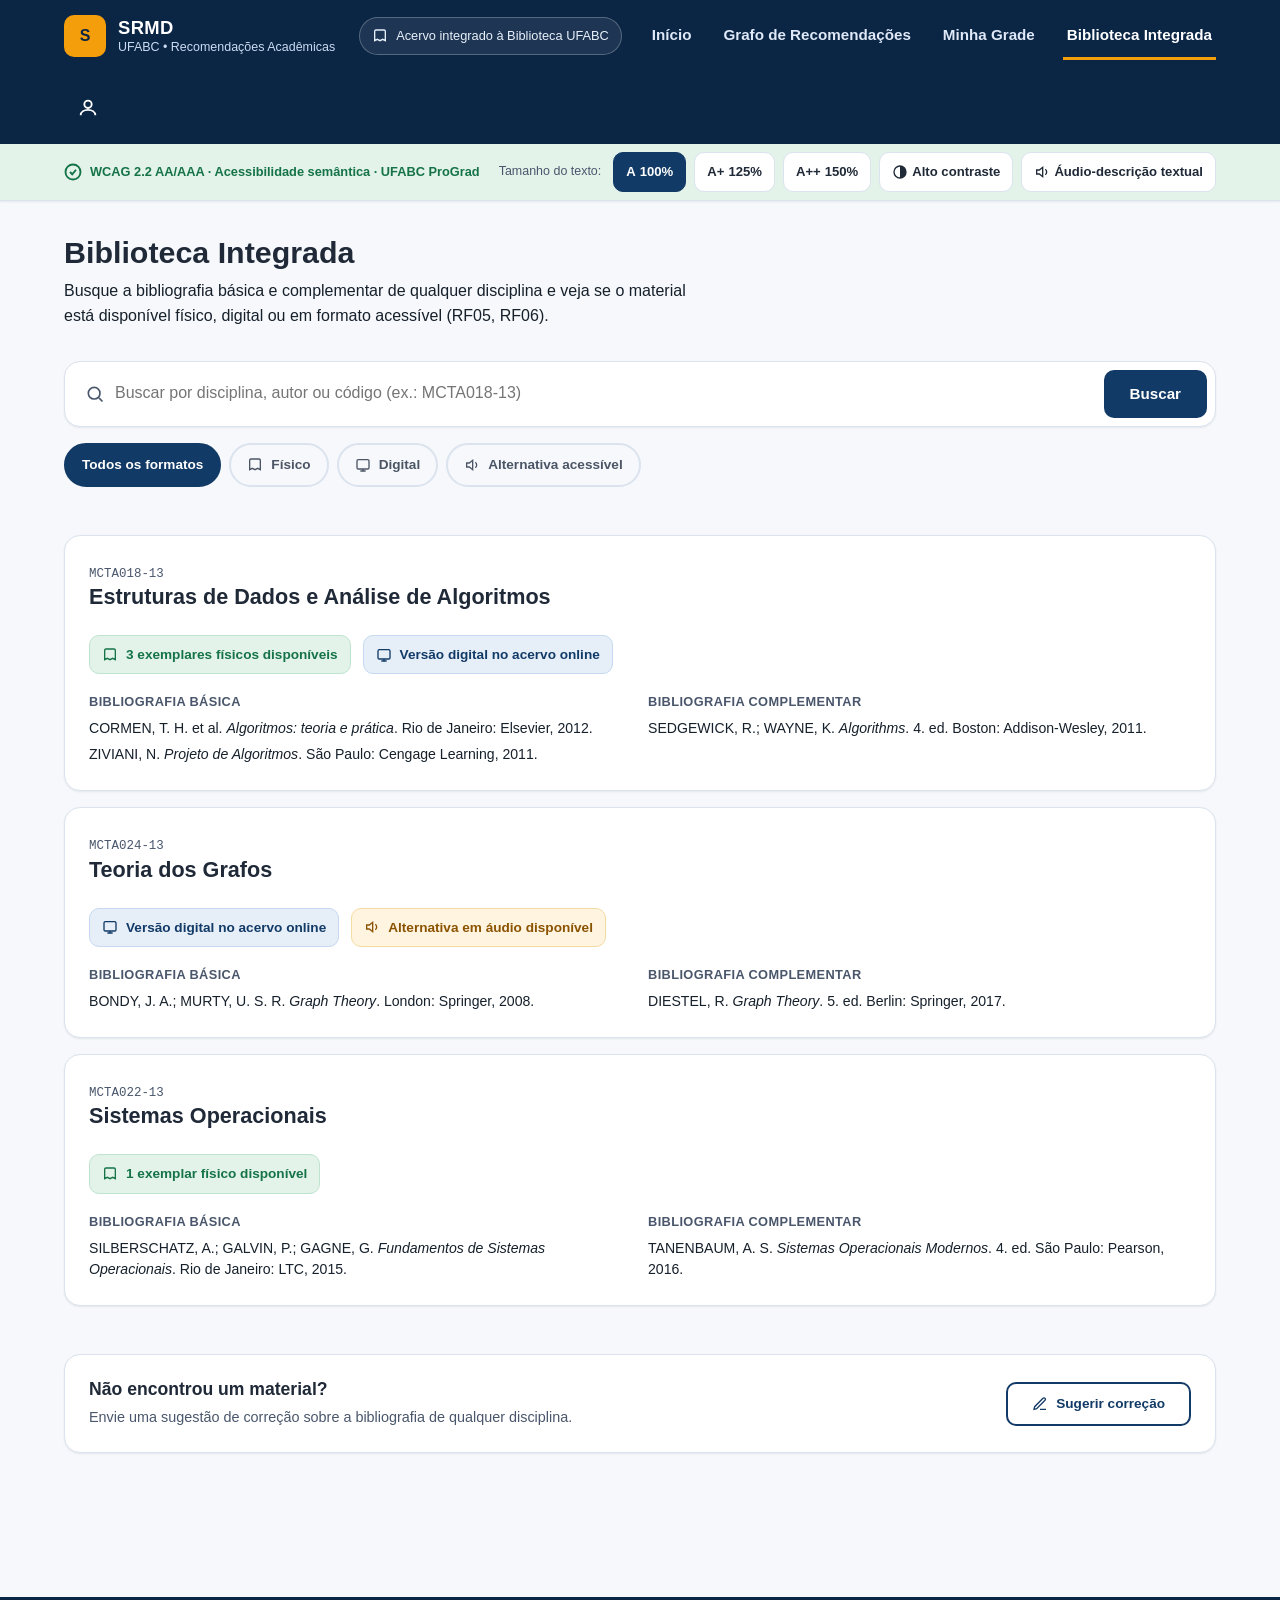
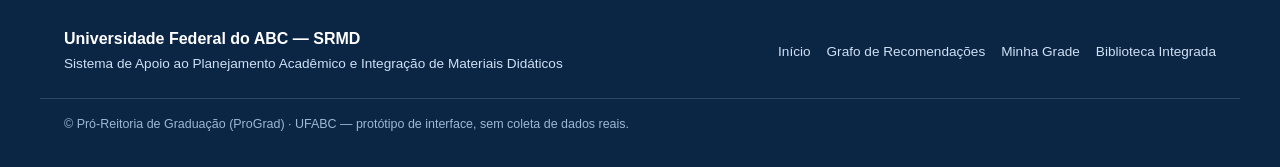
==== biblioteca.html @ f1bcd5de "Add files via upload" ====
<!DOCTYPE html>
<html lang="pt-BR">
<head>
<meta charset="UTF-8">
<meta name="viewport" content="width=device-width, initial-scale=1.0">
<title>Biblioteca Integrada — SRMD UFABC</title>
<link rel="stylesheet" href="css/style.css">
</head>
<body>
<a class="skip-link" href="#conteudo-principal">Pular para o conteúdo principal</a>

<header class="site-header">
  <div class="header-top">
    <div class="container header-top-inner">
      <a class="brand" href="index.html" aria-label="SRMD, página inicial">
        <span class="brand-logo" aria-hidden="true">S</span>
        <span class="brand-text">
          <span class="brand-mark">SRMD</span>
          <span class="brand-sub">UFABC • Recomendações Acadêmicas</span>
        </span>
      </a>
      <span class="history-chip">
        <svg viewBox="0 0 24 24" fill="none" stroke="currentColor" stroke-width="2" aria-hidden="true"><path d="M4 19V5a2 2 0 0 1 2-2h12a2 2 0 0 1 2 2v14l-4-2-4 2-4-2-4 2z"/></svg>
        <span>Acervo integrado à Biblioteca UFABC</span>
      </span>
      <nav class="main-nav" aria-label="Navegação principal" id="main-nav-mobile">
        <ul>
          <li><a href="index.html">Início</a></li>
          <li><a href="grafo.html">Grafo de Recomendações</a></li>
          <li><a href="grade.html">Minha Grade</a></li>
          <li><a href="biblioteca.html" aria-current="page">Biblioteca Integrada</a></li>
        </ul>
      </nav>
      <button class="icon-btn user-btn" aria-label="Minha conta (login opcional)" title="Login opcional (RA02)">
        <svg viewBox="0 0 24 24" fill="none" stroke="currentColor" stroke-width="2" aria-hidden="true"><circle cx="12" cy="8" r="4"/><path d="M4 20c0-4 4-6 8-6s8 2 8 6"/></svg>
      </button>
      <button class="icon-btn nav-toggle" aria-label="Abrir menu de navegação" aria-expanded="false" aria-controls="main-nav-mobile">
        <svg viewBox="0 0 24 24" fill="none" stroke="currentColor" stroke-width="2" aria-hidden="true"><path d="M3 6h18M3 12h18M3 18h18"/></svg>
      </button>
    </div>
  </div>

  <div class="a11y-bar">
    <div class="container a11y-bar-inner">
      <span class="wcag-badge">
        <svg viewBox="0 0 24 24" fill="none" stroke="currentColor" stroke-width="2.5" aria-hidden="true"><circle cx="12" cy="12" r="10"/><path d="M8 12l3 3 5-6"/></svg>
        WCAG 2.2 AA/AAA · Acessibilidade semântica · UFABC ProGrad
      </span>
      <div class="a11y-controls" role="group" aria-label="Preferências de exibição">
        <span class="a11y-label">Tamanho do texto:</span>
        <button class="fontsize-btn" data-size="100" aria-pressed="true">A <span>100%</span></button>
        <button class="fontsize-btn" data-size="125" aria-pressed="false">A+ <span>125%</span></button>
        <button class="fontsize-btn" data-size="150" aria-pressed="false">A++ <span>150%</span></button>
        <button class="contrast-btn" id="contrast-toggle" aria-pressed="false">
          <svg viewBox="0 0 24 24" fill="none" stroke="currentColor" stroke-width="2" aria-hidden="true"><circle cx="12" cy="12" r="9"/><path d="M12 3a9 9 0 0 1 0 18z" fill="currentColor" stroke="none"/></svg>
          Alto contraste
        </button>
        <button class="audio-btn" id="audio-toggle" aria-pressed="false">
          <svg viewBox="0 0 24 24" fill="none" stroke="currentColor" stroke-width="2" aria-hidden="true"><path d="M4 9v6h4l5 4V5L8 9H4z"/><path d="M17 8a5 5 0 0 1 0 8"/></svg>
          Áudio-descrição textual
        </button>
      </div>
    </div>
  </div>
</header>

<main id="conteudo-principal">
  <div class="container">

    <section class="section">
      <div class="section-head">
        <h1>Biblioteca Integrada</h1>
        <p data-readaloud>Busque a bibliografia básica e complementar de qualquer disciplina e veja se o material está disponível físico, digital ou em formato acessível (RF05, RF06).</p>
      </div>

      <form class="search-form" style="background:var(--surface);box-shadow:var(--shadow-sm);border:1px solid var(--border);" role="search">
        <label for="busca-biblioteca" class="sr-only">Buscar material por disciplina</label>
        <div class="input-wrap">
          <svg viewBox="0 0 24 24" fill="none" stroke="currentColor" stroke-width="2" aria-hidden="true"><circle cx="11" cy="11" r="7"/><path d="M21 21l-4.3-4.3"/></svg>
          <input type="search" id="busca-biblioteca" placeholder="Buscar por disciplina, autor ou código (ex.: MCTA018-13)">
        </div>
        <button type="submit" class="btn btn-primary">Buscar</button>
      </form>

      <div class="filter-row" role="group" aria-label="Filtrar por formato disponível">
        <button type="button" class="filter-chip" data-filter="todos" aria-pressed="true">Todos os formatos</button>
        <button type="button" class="filter-chip" data-filter="fisico" aria-pressed="false">
          <svg viewBox="0 0 24 24" fill="none" stroke="currentColor" stroke-width="2"><path d="M4 19V5a2 2 0 0 1 2-2h12a2 2 0 0 1 2 2v14l-4-2-4 2-4-2-4 2z"/></svg>
          Físico
        </button>
        <button type="button" class="filter-chip" data-filter="digital" aria-pressed="false">
          <svg viewBox="0 0 24 24" fill="none" stroke="currentColor" stroke-width="2"><rect x="3" y="4" width="18" height="14" rx="2"/><path d="M8 21h8M12 18v3"/></svg>
          Digital
        </button>
        <button type="button" class="filter-chip" data-filter="acessivel" aria-pressed="false">
          <svg viewBox="0 0 24 24" fill="none" stroke="currentColor" stroke-width="2"><path d="M4 9v6h4l5 4V5L8 9H4z"/><path d="M17 8a5 5 0 0 1 0 8"/></svg>
          Alternativa acessível
        </button>
      </div>
    </section>

    <section class="section">
      <div class="biblio-list">

        <div class="card biblio-card" data-formats="fisico digital">
          <div class="biblio-top">
            <div>
              <span class="code text-muted" style="font-family:Consolas, monospace;font-size:.78rem;">MCTA018-13</span>
              <h2>Estruturas de Dados e Análise de Algoritmos</h2>
            </div>
          </div>
          <div class="biblio-meta">
            <span class="availability ok">
              <svg viewBox="0 0 24 24" fill="none" stroke="currentColor" stroke-width="2"><path d="M4 19V5a2 2 0 0 1 2-2h12a2 2 0 0 1 2 2v14l-4-2-4 2-4-2-4 2z"/></svg>
              3 exemplares físicos disponíveis
            </span>
            <span class="availability digital">
              <svg viewBox="0 0 24 24" fill="none" stroke="currentColor" stroke-width="2"><rect x="3" y="4" width="18" height="14" rx="2"/><path d="M8 21h8M12 18v3"/></svg>
              Versão digital no acervo online
            </span>
          </div>
          <div class="biblio-bib">
            <div>
              <h4>Bibliografia básica</h4>
              <ul>
                <li>CORMEN, T. H. et al. <em>Algoritmos: teoria e prática</em>. Rio de Janeiro: Elsevier, 2012.</li>
                <li>ZIVIANI, N. <em>Projeto de Algoritmos</em>. São Paulo: Cengage Learning, 2011.</li>
              </ul>
            </div>
            <div>
              <h4>Bibliografia complementar</h4>
              <ul>
                <li>SEDGEWICK, R.; WAYNE, K. <em>Algorithms</em>. 4. ed. Boston: Addison-Wesley, 2011.</li>
              </ul>
            </div>
          </div>
        </div>

        <div class="card biblio-card" data-formats="digital acessivel">
          <div class="biblio-top">
            <div>
              <span class="code text-muted" style="font-family:Consolas, monospace;font-size:.78rem;">MCTA024-13</span>
              <h2>Teoria dos Grafos</h2>
            </div>
          </div>
          <div class="biblio-meta">
            <span class="availability digital">
              <svg viewBox="0 0 24 24" fill="none" stroke="currentColor" stroke-width="2"><rect x="3" y="4" width="18" height="14" rx="2"/><path d="M8 21h8M12 18v3"/></svg>
              Versão digital no acervo online
            </span>
            <span class="availability a11y">
              <svg viewBox="0 0 24 24" fill="none" stroke="currentColor" stroke-width="2"><path d="M4 9v6h4l5 4V5L8 9H4z"/><path d="M17 8a5 5 0 0 1 0 8"/></svg>
              Alternativa em áudio disponível
            </span>
          </div>
          <div class="biblio-bib">
            <div>
              <h4>Bibliografia básica</h4>
              <ul>
                <li>BONDY, J. A.; MURTY, U. S. R. <em>Graph Theory</em>. London: Springer, 2008.</li>
              </ul>
            </div>
            <div>
              <h4>Bibliografia complementar</h4>
              <ul>
                <li>DIESTEL, R. <em>Graph Theory</em>. 5. ed. Berlin: Springer, 2017.</li>
              </ul>
            </div>
          </div>
        </div>

        <div class="card biblio-card" data-formats="fisico">
          <div class="biblio-top">
            <div>
              <span class="code text-muted" style="font-family:Consolas, monospace;font-size:.78rem;">MCTA022-13</span>
              <h2>Sistemas Operacionais</h2>
            </div>
          </div>
          <div class="biblio-meta">
            <span class="availability ok">
              <svg viewBox="0 0 24 24" fill="none" stroke="currentColor" stroke-width="2"><path d="M4 19V5a2 2 0 0 1 2-2h12a2 2 0 0 1 2 2v14l-4-2-4 2-4-2-4 2z"/></svg>
              1 exemplar físico disponível
            </span>
          </div>
          <div class="biblio-bib">
            <div>
              <h4>Bibliografia básica</h4>
              <ul>
                <li>SILBERSCHATZ, A.; GALVIN, P.; GAGNE, G. <em>Fundamentos de Sistemas Operacionais</em>. Rio de Janeiro: LTC, 2015.</li>
              </ul>
            </div>
            <div>
              <h4>Bibliografia complementar</h4>
              <ul>
                <li>TANENBAUM, A. S. <em>Sistemas Operacionais Modernos</em>. 4. ed. São Paulo: Pearson, 2016.</li>
              </ul>
            </div>
          </div>
        </div>

      </div>
    </section>

    <section class="section">
      <div class="card" style="display:flex;gap:var(--space-5);align-items:center;flex-wrap:wrap;justify-content:space-between;">
        <div>
          <h3>Não encontrou um material?</h3>
          <p class="text-muted" style="font-size:.9rem;margin-top:.3rem;">
            Envie uma sugestão de correção sobre a bibliografia de qualquer disciplina.
          </p>
        </div>
        <a class="suggest-link btn btn-secondary" href="index.html#sugestao">
          <svg viewBox="0 0 24 24" fill="none" stroke="currentColor" stroke-width="2" aria-hidden="true"><path d="M12 20h9M16.5 3.5a2.1 2.1 0 0 1 3 3L7 19l-4 1 1-4z"/></svg>
          Sugerir correção
        </a>
      </div>
    </section>

  </div>
</main>

<footer class="site-footer">
  <div class="container footer-inner">
    <div>
      <h2>Universidade Federal do ABC — SRMD</h2>
      <p>Sistema de Apoio ao Planejamento Acadêmico e Integração de Materiais Didáticos</p>
    </div>
    <nav class="footer-links" aria-label="Links do rodapé">
      <a href="index.html">Início</a>
      <a href="grafo.html">Grafo de Recomendações</a>
      <a href="grade.html">Minha Grade</a>
      <a href="biblioteca.html">Biblioteca Integrada</a>
    </nav>
  </div>
  <div class="container footer-bottom">© Pró-Reitoria de Graduação (ProGrad) · UFABC — protótipo de interface, sem coleta de dados reais.</div>
</footer>

<script src="js/script.js"></script>
</body>
</html>
---- css/style.css ----
/* =========================================================
   SRMD — Sistema de Recomendação de Matérias e Disciplinas
   Protótipo de front-end (apenas interface, sem backend)
   ========================================================= */

/* ---------- Reset básico ---------- */
*, *::before, *::after { box-sizing: border-box; }
html, body, h1, h2, h3, h4, p, ul, ol, li, figure, blockquote { margin: 0; padding: 0; }
ul, ol { list-style: none; }
img, svg { display: block; max-width: 100%; }
a { color: inherit; text-decoration: none; }
button { font: inherit; color: inherit; background: none; border: none; cursor: pointer; }
input, select, textarea { font: inherit; color: inherit; }

/* ---------- Tokens ---------- */
:root {
  --blue-900: #0b2545;
  --blue-800: #123a66;
  --blue-700: #1d4e89;
  --blue-100: #e6eef8;

  --green-700: #157347;
  --green-100: #e3f3ea;

  --slate-800: #1f2937;
  --slate-600: #4b5565;
  --slate-100: #eef1f5;

  --amber-500: #f59e0b;
  --amber-100: #fff4e0;

  --red-700: #b91c1c;
  --red-100: #fdeaea;

  --text: #16202b;
  --text-muted: #49566b;
  --bg: #f6f8fb;
  --surface: #ffffff;
  --border: #dbe3ee;

  --radius-sm: 6px;
  --radius-md: 10px;
  --radius-lg: 16px;

  --shadow-sm: 0 1px 2px rgba(15, 35, 65, .08);
  --shadow-md: 0 4px 16px rgba(15, 35, 65, .10);

  --space-1: .25rem;
  --space-2: .5rem;
  --space-3: .75rem;
  --space-4: 1rem;
  --space-5: 1.5rem;
  --space-6: 2rem;
  --space-7: 3rem;

  --max-width: 1200px;
}

html { font-size: 16px; scroll-behavior: smooth; }
html[data-fontsize="125"] { font-size: 18px; }
html[data-fontsize="150"] { font-size: 21px; }

/* ---------- Alto contraste ---------- */
html[data-contrast="high"] {
  --blue-900: #000000;
  --blue-800: #000000;
  --blue-700: #0033cc;
  --blue-100: #ffffff;
  --green-700: #006400;
  --green-100: #ffffff;
  --slate-800: #000000;
  --slate-600: #000000;
  --slate-100: #ffffff;
  --amber-500: #ff8c00;
  --amber-100: #ffffff;
  --text: #000000;
  --text-muted: #000000;
  --bg: #ffffff;
  --surface: #ffffff;
  --border: #000000;
  --shadow-sm: none;
  --shadow-md: none;
}
html[data-contrast="high"] * { text-shadow: none !important; }
html[data-contrast="high"] .site-header,
html[data-contrast="high"] .a11y-bar,
html[data-contrast="high"] .btn-primary,
html[data-contrast="high"] .site-footer { border-bottom: 2px solid #000; }
html[data-contrast="high"] .card,
html[data-contrast="high"] .node,
html[data-contrast="high"] .chip,
html[data-contrast="high"] .input,
html[data-contrast="high"] .summary-box,
html[data-contrast="high"] .legend-card { border: 2px solid #000 !important; }

body {
  font-family: "Segoe UI", -apple-system, BlinkMacSystemFont, Roboto, Arial, sans-serif;
  background: var(--bg);
  color: var(--text);
  line-height: 1.55;
  -webkit-font-smoothing: antialiased;
}

.container {
  max-width: var(--max-width);
  margin: 0 auto;
  padding: 0 var(--space-5);
}

h1, h2, h3, h4 { color: var(--slate-800); font-weight: 700; line-height: 1.25; }
h1 { font-size: 1.9rem; }
h2 { font-size: 1.35rem; }
h3 { font-size: 1.1rem; }
p { color: var(--text); }
.text-muted { color: var(--text-muted); }

/* ---------- Foco visível (obrigatório p/ navegação por teclado) ---------- */
a:focus-visible,
button:focus-visible,
input:focus-visible,
select:focus-visible,
textarea:focus-visible,
[tabindex]:focus-visible {
  outline: 3px solid var(--amber-500);
  outline-offset: 2px;
  border-radius: var(--radius-sm);
}

/* ---------- Skip link ---------- */
.skip-link {
  position: absolute;
  left: -9999px;
  top: 0;
  background: var(--blue-900);
  color: #fff;
  padding: var(--space-3) var(--space-5);
  z-index: 1000;
  border-radius: 0 0 var(--radius-md) 0;
  font-weight: 600;
}
.skip-link:focus {
  left: 0;
}

/* ---------- sr-only ---------- */
.sr-only {
  position: absolute;
  width: 1px; height: 1px;
  padding: 0; margin: -1px;
  overflow: hidden;
  clip: rect(0,0,0,0);
  white-space: nowrap;
  border: 0;
}

/* =========================================================
   Cabeçalho
   ========================================================= */
.site-header { background: var(--surface); box-shadow: var(--shadow-sm); position: sticky; top: 0; z-index: 100; }

.header-top { background: var(--blue-900); color: #fff; }
.header-top-inner {
  display: flex;
  align-items: center;
  gap: var(--space-5);
  min-height: 72px;
  flex-wrap: wrap;
  padding-top: var(--space-3);
  padding-bottom: var(--space-3);
}

.brand { display: flex; align-items: center; gap: var(--space-3); min-height: 48px; }
.brand-logo {
  width: 42px; height: 42px; border-radius: var(--radius-md);
  background: var(--amber-500);
  display: flex; align-items: center; justify-content: center;
  color: var(--blue-900); font-weight: 800; font-size: 1rem; flex-shrink: 0;
}
.brand-text { display: flex; flex-direction: column; line-height: 1.2; }
.brand-mark { font-weight: 800; font-size: 1.15rem; letter-spacing: .02em; }
.brand-sub { font-size: .78rem; color: #cbdcf2; }

.history-chip {
  display: flex; align-items: center; gap: var(--space-2);
  background: rgba(255,255,255,.08);
  border: 1px solid rgba(255,255,255,.25);
  padding: var(--space-2) var(--space-3);
  border-radius: 999px;
  font-size: .8rem;
  color: #e8f0fb;
  white-space: nowrap;
}
.history-chip svg { width: 16px; height: 16px; flex-shrink: 0; }

.main-nav { margin-left: auto; }
.main-nav ul { display: flex; gap: var(--space-5); }
.main-nav a {
  display: flex; align-items: center; min-height: 48px;
  font-weight: 600; font-size: .95rem; color: #dfe9f8;
  border-bottom: 3px solid transparent;
  padding: 0 var(--space-1);
}
.main-nav a:hover { color: #fff; }
.main-nav a[aria-current="page"] {
  color: #fff;
  border-bottom-color: var(--amber-500);
}

.icon-btn {
  width: 48px; height: 48px;
  display: flex; align-items: center; justify-content: center;
  border-radius: var(--radius-md);
  color: #fff;
}
.icon-btn svg { width: 22px; height: 22px; }
.icon-btn:hover { background: rgba(255,255,255,.12); }

.nav-toggle { display: none; }

/* Barra de acessibilidade */
.a11y-bar { background: var(--green-100); border-bottom: 1px solid var(--border); }
.a11y-bar-inner {
  display: flex; align-items: center; justify-content: space-between;
  gap: var(--space-4); flex-wrap: wrap;
  padding-top: var(--space-2); padding-bottom: var(--space-2);
}
.wcag-badge {
  display: flex; align-items: center; gap: var(--space-2);
  font-size: .8rem; font-weight: 700; color: var(--green-700);
}
.wcag-badge svg { width: 18px; height: 18px; flex-shrink: 0; }

.a11y-controls { display: flex; align-items: center; gap: var(--space-2); flex-wrap: wrap; }
.a11y-label { font-size: .78rem; color: var(--text-muted); margin-right: var(--space-1); }

.fontsize-btn, .contrast-btn, .audio-btn {
  display: inline-flex; align-items: center; gap: var(--space-1);
  min-height: 40px; padding: 0 var(--space-3);
  border: 1px solid var(--border);
  border-radius: var(--radius-md);
  background: var(--surface);
  font-size: .82rem; font-weight: 600;
  color: var(--slate-800);
}
.fontsize-btn[aria-pressed="true"],
.contrast-btn[aria-pressed="true"],
.audio-btn[aria-pressed="true"] {
  background: var(--blue-800); color: #fff; border-color: var(--blue-800);
}
.contrast-btn svg, .audio-btn svg { width: 16px; height: 16px; }

/* Nav mobile */
@media (max-width: 900px) {
  .main-nav {
    position: fixed; inset: 0 0 0 auto; width: min(320px, 85%);
    background: var(--blue-900);
    padding: var(--space-6) var(--space-5);
    transform: translateX(100%);
    transition: transform .2s ease;
    z-index: 200;
  }
  .main-nav.is-open { transform: translateX(0); }
  .main-nav ul { flex-direction: column; gap: var(--space-4); }
  .main-nav a { min-height: 48px; font-size: 1.05rem; }
  .history-chip { display: none; }
  .nav-toggle { display: flex; }
}

/* =========================================================
   Layout genérico
   ========================================================= */
main { padding: var(--space-6) 0 var(--space-7); }

.section { margin-bottom: var(--space-7); }
.section-head { margin-bottom: var(--space-5); max-width: 70ch; }
.section-head p { margin-top: var(--space-2); }

.card {
  background: var(--surface);
  border: 1px solid var(--border);
  border-radius: var(--radius-lg);
  box-shadow: var(--shadow-sm);
  padding: var(--space-5);
}

/* Botões */
.btn {
  display: inline-flex; align-items: center; justify-content: center; gap: var(--space-2);
  min-height: 48px; padding: 0 var(--space-5);
  border-radius: var(--radius-md);
  font-weight: 700; font-size: .95rem;
  border: 2px solid transparent;
}
.btn svg { width: 18px; height: 18px; }
.btn-primary { background: var(--blue-800); color: #fff; }
.btn-primary:hover { background: var(--blue-900); }
.btn-secondary { background: var(--surface); color: var(--blue-800); border-color: var(--blue-800); }
.btn-secondary:hover { background: var(--blue-100); }
.btn-accent { background: var(--green-700); color: #fff; }
.btn-accent:hover { background: #0f5c37; }
.btn-ghost { background: transparent; color: var(--slate-600); border-color: var(--border); }
.btn-ghost:hover { background: var(--slate-100); }
.btn-danger-ghost { background: transparent; color: var(--red-700); border-color: var(--red-100); }
.btn-danger-ghost:hover { background: var(--red-100); }
.btn-sm { min-height: 40px; padding: 0 var(--space-4); font-size: .85rem; }
.btn[aria-pressed="true"] { background: var(--blue-900); color: #fff; }
.btn-block { width: 100%; }

/* Badges / Tags */
.badge {
  display: inline-flex; align-items: center; gap: var(--space-1);
  padding: var(--space-1) var(--space-3);
  border-radius: 999px;
  font-size: .78rem; font-weight: 700;
}
.badge svg { width: 14px; height: 14px; }
.badge-blue { background: var(--blue-100); color: var(--blue-800); }
.badge-green { background: var(--green-100); color: var(--green-700); }
.badge-slate { background: var(--slate-100); color: var(--slate-600); }
.badge-amber { background: var(--amber-100); color: #8a5300; }

/* =========================================================
   HOME
   ========================================================= */
.hero {
  background: linear-gradient(135deg, var(--blue-900), var(--blue-700));
  color: #fff;
  padding: var(--space-7) 0;
}
.hero-inner { max-width: 760px; }
.hero h1 { color: #fff; font-size: clamp(1.7rem, 4vw, 2.5rem); }
.hero p { color: #dbe8fb; margin-top: var(--space-3); font-size: 1.05rem; max-width: 60ch; }

.search-form {
  margin-top: var(--space-6);
  display: flex; gap: var(--space-2);
  background: #fff;
  border-radius: var(--radius-lg);
  padding: var(--space-2);
  box-shadow: var(--shadow-md);
  flex-wrap: wrap;
}
.search-form .input-wrap {
  flex: 1 1 260px;
  display: flex; align-items: center; gap: var(--space-2);
  padding: 0 var(--space-3);
}
.search-form .input-wrap svg { width: 20px; height: 20px; color: var(--text-muted); flex-shrink: 0; }
.search-form input {
  border: none; outline: none; width: 100%;
  min-height: 48px; font-size: 1rem; color: var(--text);
  background: transparent;
}
.search-form label { display: block; }

.hero-note {
  margin-top: var(--space-5);
  display: flex; align-items: flex-start; gap: var(--space-3);
  background: rgba(255,255,255,.1);
  border: 1px solid rgba(255,255,255,.3);
  border-radius: var(--radius-md);
  padding: var(--space-4);
  font-size: .88rem; color: #eaf2fc;
  max-width: 60ch;
}
.hero-note svg { width: 20px; height: 20px; flex-shrink: 0; margin-top: 2px; }

.quick-grid {
  display: grid; grid-template-columns: repeat(3, 1fr); gap: var(--space-5);
}
@media (max-width: 800px) { .quick-grid { grid-template-columns: 1fr; } }

.quick-card {
  display: flex; flex-direction: column; gap: var(--space-3);
  height: 100%;
}
.quick-card-icon {
  width: 52px; height: 52px; border-radius: var(--radius-md);
  display: flex; align-items: center; justify-content: center;
  background: var(--blue-100); color: var(--blue-800);
}
.quick-card-icon svg { width: 26px; height: 26px; }
.quick-card .btn { margin-top: auto; align-self: flex-start; }

.steps { display: grid; grid-template-columns: repeat(3, 1fr); gap: var(--space-5); }
@media (max-width: 800px) { .steps { grid-template-columns: 1fr; } }
.step { display: flex; gap: var(--space-4); }
.step-num {
  flex-shrink: 0; width: 40px; height: 40px; border-radius: 50%;
  background: var(--blue-800); color: #fff; font-weight: 800;
  display: flex; align-items: center; justify-content: center;
}

.privacy-banner {
  display: flex; align-items: center; gap: var(--space-5); flex-wrap: wrap;
  background: var(--green-100); border: 1px solid #bfe3cf;
  border-radius: var(--radius-lg); padding: var(--space-5);
}
.privacy-banner svg { width: 36px; height: 36px; color: var(--green-700); flex-shrink: 0; }
.privacy-banner .content { flex: 1 1 320px; }

/* =========================================================
   TELA: GRAFO DE RECOMENDAÇÕES
   ========================================================= */
.discipline-head {
  display: flex; flex-wrap: wrap; justify-content: space-between; gap: var(--space-5);
  align-items: flex-start;
}
.discipline-meta { display: flex; gap: var(--space-2); flex-wrap: wrap; align-items: center; margin-bottom: var(--space-2); }
.discipline-meta .code { font-family: "Consolas", monospace; font-weight: 700; color: var(--text-muted); font-size: .85rem; }

.view-toggle { display: inline-flex; border: 2px solid var(--blue-800); border-radius: var(--radius-md); overflow: hidden; }
.view-toggle button {
  min-height: 48px; padding: 0 var(--space-5);
  background: #fff; color: var(--blue-800); font-weight: 700;
  display: flex; align-items: center; gap: var(--space-2);
}
.view-toggle button svg { width: 18px; height: 18px; }
.view-toggle button[aria-pressed="true"] { background: var(--blue-800); color: #fff; }

.summary-box {
  display: flex; gap: var(--space-4);
  background: var(--blue-100); border: 1px solid #c5d9f1;
  border-radius: var(--radius-lg); padding: var(--space-5);
}
.summary-box svg { width: 28px; height: 28px; color: var(--blue-800); flex-shrink: 0; }
.summary-box h2 { font-size: 1rem; color: var(--blue-900); margin-bottom: var(--space-2); }
.summary-box p { font-size: .95rem; }
.summary-box strong { color: var(--slate-800); }

/* Legenda */
.legend-grid { display: grid; grid-template-columns: repeat(3, 1fr); gap: var(--space-4); margin-top: var(--space-4); }
@media (max-width: 800px) { .legend-grid { grid-template-columns: 1fr; } }
.legend-card {
  display: flex; align-items: center; gap: var(--space-3);
  border: 2px solid var(--border); border-radius: var(--radius-md);
  padding: var(--space-3) var(--space-4);
}
.legend-shape {
  flex-shrink: 0; width: 44px; height: 44px;
  display: flex; align-items: center; justify-content: center;
  color: #fff;
}
.legend-shape svg { width: 22px; height: 22px; }
.legend-shape.shape-star { background: var(--slate-800); clip-path: polygon(50% 0%, 61% 35%, 98% 35%, 68% 57%, 79% 91%, 50% 70%, 21% 91%, 32% 57%, 2% 35%, 39% 35%); }
.legend-shape.shape-circle { background: var(--green-700); border-radius: 50%; }
.legend-shape.shape-square { background: var(--slate-600); border-radius: var(--radius-sm); }
.legend-text strong { display: block; font-size: .92rem; color: var(--slate-800); }
.legend-text span { font-size: .78rem; color: var(--text-muted); }

/* Grafo */
.graph-toolbar { display: flex; justify-content: space-between; align-items: center; flex-wrap: wrap; gap: var(--space-3); margin-bottom: var(--space-4); }

.graph-wrap { overflow-x: auto; padding-bottom: var(--space-3); }
.graph-columns { display: grid; grid-template-columns: repeat(4, minmax(190px, 1fr)); gap: var(--space-4); min-width: 760px; }
.graph-col-title {
  font-size: .72rem; font-weight: 800; text-transform: uppercase; letter-spacing: .04em;
  color: var(--text-muted); margin-bottom: var(--space-3); text-align: center;
  padding: var(--space-2); border-radius: var(--radius-sm); background: var(--slate-100);
}
.graph-col.is-focus .graph-col-title { background: var(--amber-100); color: #8a5300; }
.graph-col { display: flex; flex-direction: column; gap: var(--space-3); align-items: center; }

.node {
  width: 100%; min-height: 60px;
  display: flex; align-items: center; gap: var(--space-3);
  padding: var(--space-3);
  border-radius: var(--radius-md);
  border: 2px solid var(--border);
  background: var(--surface);
  text-align: left;
}
.node-shape {
  flex-shrink: 0; width: 36px; height: 36px;
  display: flex; align-items: center; justify-content: center;
  color: #fff;
}
.node-shape svg { width: 18px; height: 18px; }
.node-code { font-size: .68rem; font-family: "Consolas", monospace; color: var(--text-muted); display: block; }
.node-name { font-size: .85rem; font-weight: 700; color: var(--slate-800); display: block; }
.node-status { font-size: .72rem; font-weight: 700; display: block; margin-top: 2px; }

.node.is-cursada { border-color: var(--slate-800); }
.node.is-cursada .node-shape { background: var(--slate-800); clip-path: polygon(50% 0%, 61% 35%, 98% 35%, 68% 57%, 79% 91%, 50% 70%, 21% 91%, 32% 57%, 2% 35%, 39% 35%); }
.node.is-cursada .node-status { color: var(--slate-800); }

.node.is-liberada { border-color: var(--green-700); background: var(--green-100); }
.node.is-liberada .node-shape { background: var(--green-700); border-radius: 50%; }
.node.is-liberada .node-status { color: var(--green-700); }

.node.is-bloqueada { border-color: var(--slate-600); opacity: .92; }
.node.is-bloqueada .node-shape { background: var(--slate-600); border-radius: var(--radius-sm); }
.node.is-bloqueada .node-status { color: var(--slate-600); }

.node.is-foco {
  border-color: var(--amber-500); border-width: 3px;
  box-shadow: 0 0 0 4px var(--amber-100);
  min-height: 84px;
}
.node.is-foco .node-shape { width: 44px; height: 44px; }
.node.is-foco .node-shape svg { width: 22px; height: 22px; }

.graph-connector { width: 2px; height: 20px; background: var(--border); }

/* Lista acessível (alternativa ao grafo) */
.list-view ol { display: flex; flex-direction: column; gap: var(--space-3); }
.list-view li {
  border: 1px solid var(--border); border-radius: var(--radius-md);
  padding: var(--space-4); background: var(--surface);
}
.list-view li strong { color: var(--slate-800); }
.list-view .list-status { font-weight: 700; margin-top: var(--space-1); display: inline-block; }
.list-view .status-cursada { color: var(--slate-800); }
.list-view .status-liberada { color: var(--green-700); }
.list-view .status-bloqueada { color: var(--slate-600); }
.list-view ul.sub-list { margin-top: var(--space-2); padding-left: var(--space-5); list-style: disc; }
.list-view ul.sub-list li { border: none; padding: var(--space-1) 0; background: transparent; }

[hidden] { display: none !important; }

/* Painel inferior */
.detail-grid { display: grid; grid-template-columns: repeat(3, 1fr); gap: var(--space-4); margin-top: var(--space-5); }
@media (max-width: 900px) { .detail-grid { grid-template-columns: 1fr; } }
.detail-card h3 { font-size: .95rem; display: flex; align-items: center; gap: var(--space-2); margin-bottom: var(--space-3); }
.detail-card h3 svg { width: 18px; height: 18px; color: var(--blue-800); }
.detail-card ul { display: flex; flex-direction: column; gap: var(--space-2); font-size: .88rem; }
.detail-card li { display: flex; align-items: center; gap: var(--space-2); }
.detail-card li svg { width: 16px; height: 16px; flex-shrink: 0; }

/* =========================================================
   MINHA GRADE
   ========================================================= */
.two-col { display: grid; grid-template-columns: 1.1fr 1.5fr; gap: var(--space-6); align-items: start; }
@media (max-width: 950px) { .two-col { grid-template-columns: 1fr; } }

.input-row { display: flex; gap: var(--space-2); margin-top: var(--space-4); flex-wrap: wrap; }
.input {
  flex: 1 1 200px; min-height: 48px; padding: 0 var(--space-4);
  border: 2px solid var(--border); border-radius: var(--radius-md);
  background: var(--surface); font-size: .95rem;
}
.input:focus-visible { border-color: var(--blue-800); }

.chip-list { display: flex; flex-wrap: wrap; gap: var(--space-2); margin-top: var(--space-4); min-height: 48px; }
.chip {
  display: inline-flex; align-items: center; gap: var(--space-2);
  background: var(--blue-100); color: var(--blue-900);
  border: 1px solid #c5d9f1; border-radius: 999px;
  padding: var(--space-2) var(--space-3); font-size: .85rem; font-weight: 600;
}
.chip button {
  width: 24px; height: 24px; border-radius: 50%;
  display: flex; align-items: center; justify-content: center;
  background: rgba(13,58,102,.12);
}
.chip button svg { width: 12px; height: 12px; }
.chip-empty { font-size: .85rem; color: var(--text-muted); font-style: italic; }

.form-actions { display: flex; gap: var(--space-3); margin-top: var(--space-5); flex-wrap: wrap; }

.reco-list { display: flex; flex-direction: column; gap: var(--space-4); }
.reco-card {
  display: flex; flex-direction: column; gap: var(--space-3);
  border: 1px solid var(--border); border-radius: var(--radius-lg);
  padding: var(--space-5); background: var(--surface);
}
.reco-card-top { display: flex; justify-content: space-between; gap: var(--space-3); flex-wrap: wrap; }
.reco-reason {
  display: flex; gap: var(--space-2); align-items: flex-start;
  background: var(--amber-100); border-radius: var(--radius-md);
  padding: var(--space-3); font-size: .85rem; color: #6b4300;
}
.reco-reason svg { width: 18px; height: 18px; flex-shrink: 0; margin-top: 2px; }
.reco-actions { display: flex; gap: var(--space-2); flex-wrap: wrap; }

.reco-card.is-ignored { opacity: .55; }
.reco-card.is-ignored .reco-actions .btn-accent { display: none; }
.reco-card.is-accepted .reco-actions .btn-ghost { display: none; }
.reco-status-tag { display: none; }
.reco-card.is-accepted .reco-status-tag.accepted-tag,
.reco-card.is-ignored .reco-status-tag.ignored-tag { display: inline-flex; }

/* =========================================================
   BIBLIOTECA
   ========================================================= */
.filter-row { display: flex; gap: var(--space-2); flex-wrap: wrap; margin-top: var(--space-4); }
.filter-chip {
  min-height: 44px; padding: 0 var(--space-4);
  border: 2px solid var(--border); border-radius: 999px;
  font-weight: 600; font-size: .85rem; color: var(--slate-600);
  display: inline-flex; align-items: center; gap: var(--space-2);
}
.filter-chip svg { width: 16px; height: 16px; }
.filter-chip[aria-pressed="true"] { background: var(--blue-800); border-color: var(--blue-800); color: #fff; }

.biblio-list { display: flex; flex-direction: column; gap: var(--space-4); margin-top: var(--space-5); }
.biblio-card { display: flex; flex-direction: column; gap: var(--space-3); }
.biblio-top { display: flex; justify-content: space-between; gap: var(--space-3); flex-wrap: wrap; }
.biblio-meta { display: flex; gap: var(--space-3); flex-wrap: wrap; margin-top: var(--space-3); }
.availability {
  display: flex; align-items: center; gap: var(--space-2);
  font-size: .85rem; font-weight: 600; padding: var(--space-2) var(--space-3);
  border-radius: var(--radius-md); border: 1px solid var(--border);
}
.availability svg { width: 16px; height: 16px; }
.availability.ok { color: var(--green-700); background: var(--green-100); border-color: #bfe3cf; }
.availability.digital { color: var(--blue-800); background: var(--blue-100); border-color: #c5d9f1; }
.availability.a11y { color: #8a5300; background: var(--amber-100); border-color: #f4dba0; }

.biblio-bib { display: grid; grid-template-columns: 1fr 1fr; gap: var(--space-4); margin-top: var(--space-2); }
@media (max-width: 700px) { .biblio-bib { grid-template-columns: 1fr; } }
.biblio-bib h4 { font-size: .8rem; text-transform: uppercase; letter-spacing: .03em; color: var(--text-muted); margin-bottom: var(--space-2); }
.biblio-bib ul { font-size: .88rem; display: flex; flex-direction: column; gap: var(--space-1); }

/* =========================================================
   Rodapé
   ========================================================= */
.site-footer { background: var(--blue-900); color: #cfe0f4; padding: var(--space-6) 0; margin-top: var(--space-7); }
.footer-inner { display: flex; justify-content: space-between; gap: var(--space-5); flex-wrap: wrap; align-items: flex-start; }
.footer-inner h2 { color: #fff; font-size: 1rem; }
.footer-inner p { color: #cfe0f4; font-size: .85rem; margin-top: var(--space-1); }
.footer-links { display: flex; gap: var(--space-4); flex-wrap: wrap; font-size: .85rem; }
.footer-links a { min-height: 44px; display: inline-flex; align-items: center; }
.footer-links a:hover { text-decoration: underline; }
.footer-bottom { margin-top: var(--space-5); padding-top: var(--space-4); border-top: 1px solid rgba(255,255,255,.15); font-size: .78rem; color: #9fb7d6; }

/* Breadcrumb/link suggest correction */
.suggest-link { display: inline-flex; align-items: center; gap: var(--space-2); font-size: .85rem; color: var(--blue-800); font-weight: 600; min-height: 44px; }
.suggest-link svg { width: 16px; height: 16px; }
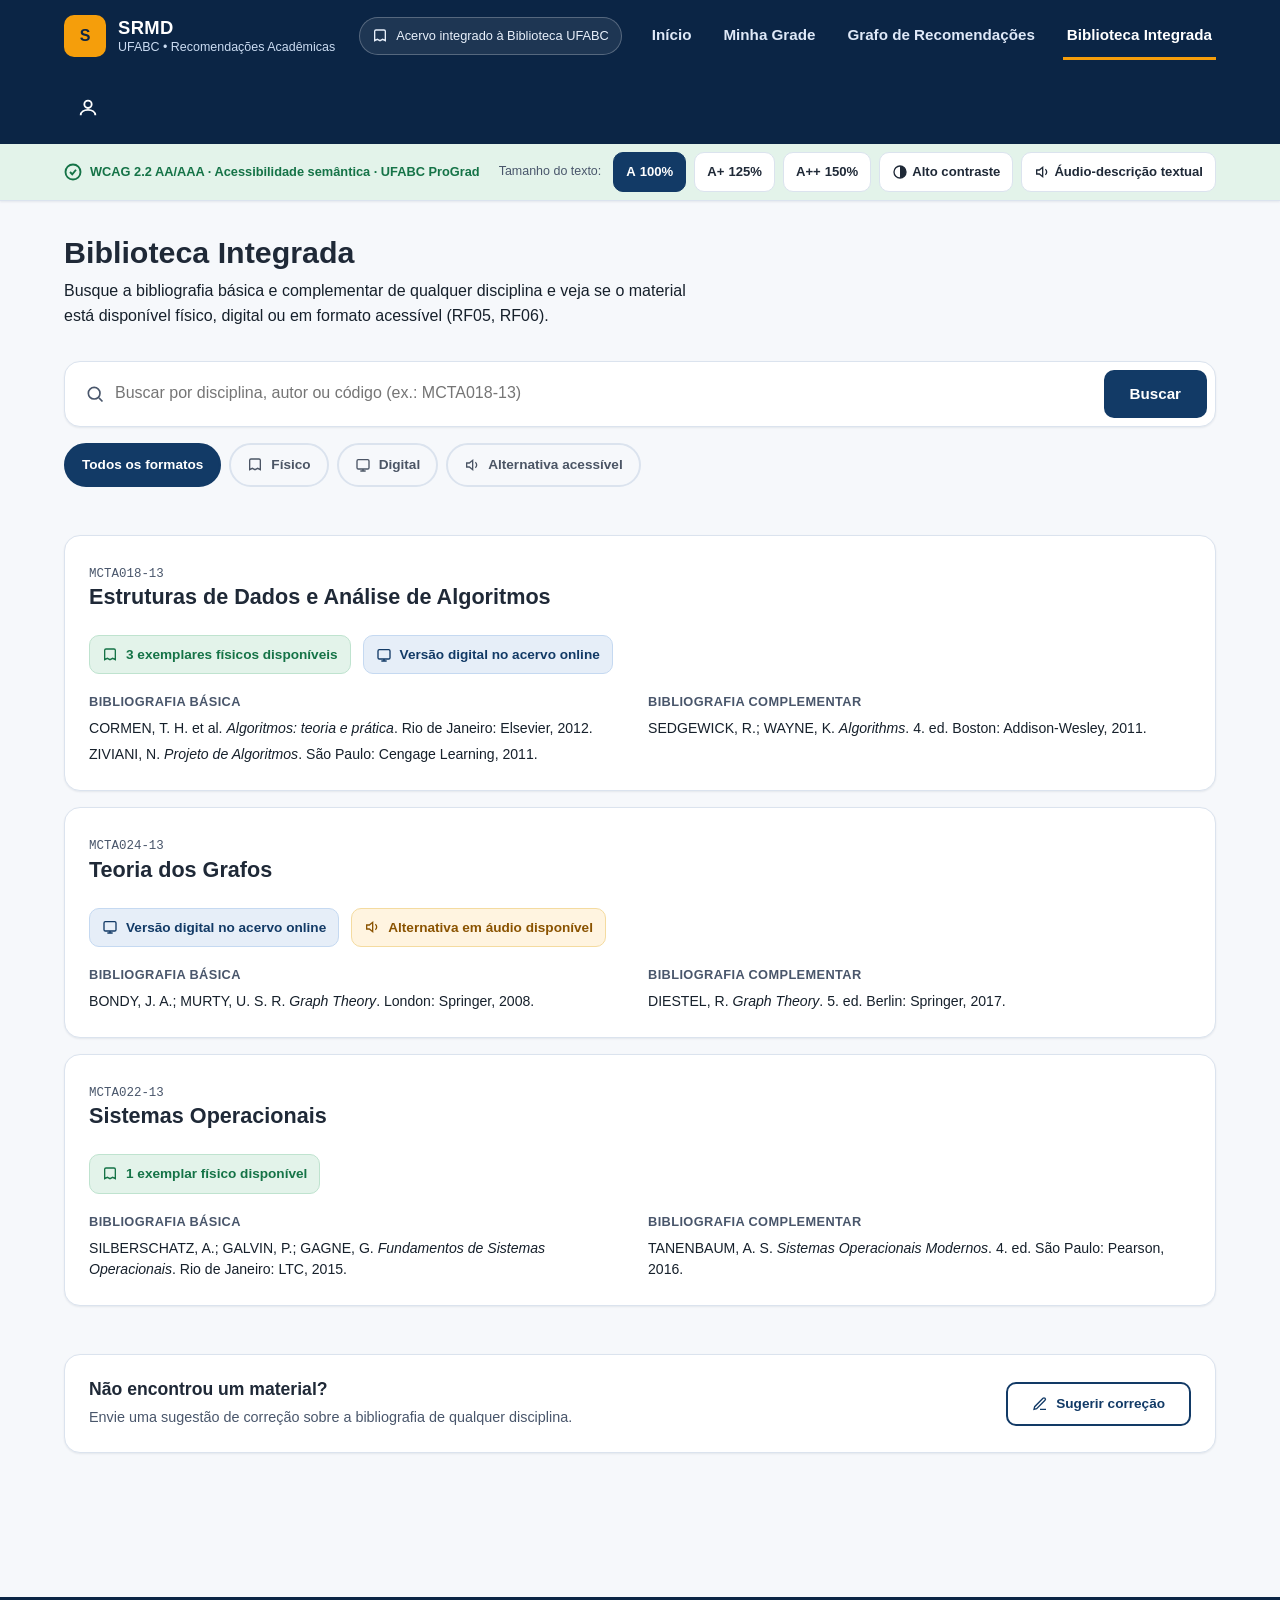
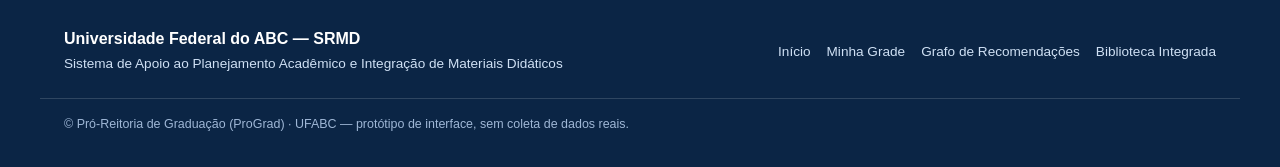
==== commit cf044b43: "alterações de busca e ordem dos botões" ====
--- a/biblioteca.html
+++ b/biblioteca.html
@@ -26,8 +26,8 @@
       <nav class="main-nav" aria-label="Navegação principal" id="main-nav-mobile">
         <ul>
           <li><a href="index.html">Início</a></li>
+          <li><a href="grade.html">Minha Grade</a></li>
           <li><a href="grafo.html">Grafo de Recomendações</a></li>
-          <li><a href="grade.html">Minha Grade</a></li>
           <li><a href="biblioteca.html" aria-current="page">Biblioteca Integrada</a></li>
         </ul>
       </nav>
@@ -227,8 +227,8 @@
     </div>
     <nav class="footer-links" aria-label="Links do rodapé">
       <a href="index.html">Início</a>
+      <a href="grade.html">Minha Grade</a>
       <a href="grafo.html">Grafo de Recomendações</a>
-      <a href="grade.html">Minha Grade</a>
       <a href="biblioteca.html">Biblioteca Integrada</a>
     </nav>
   </div>
